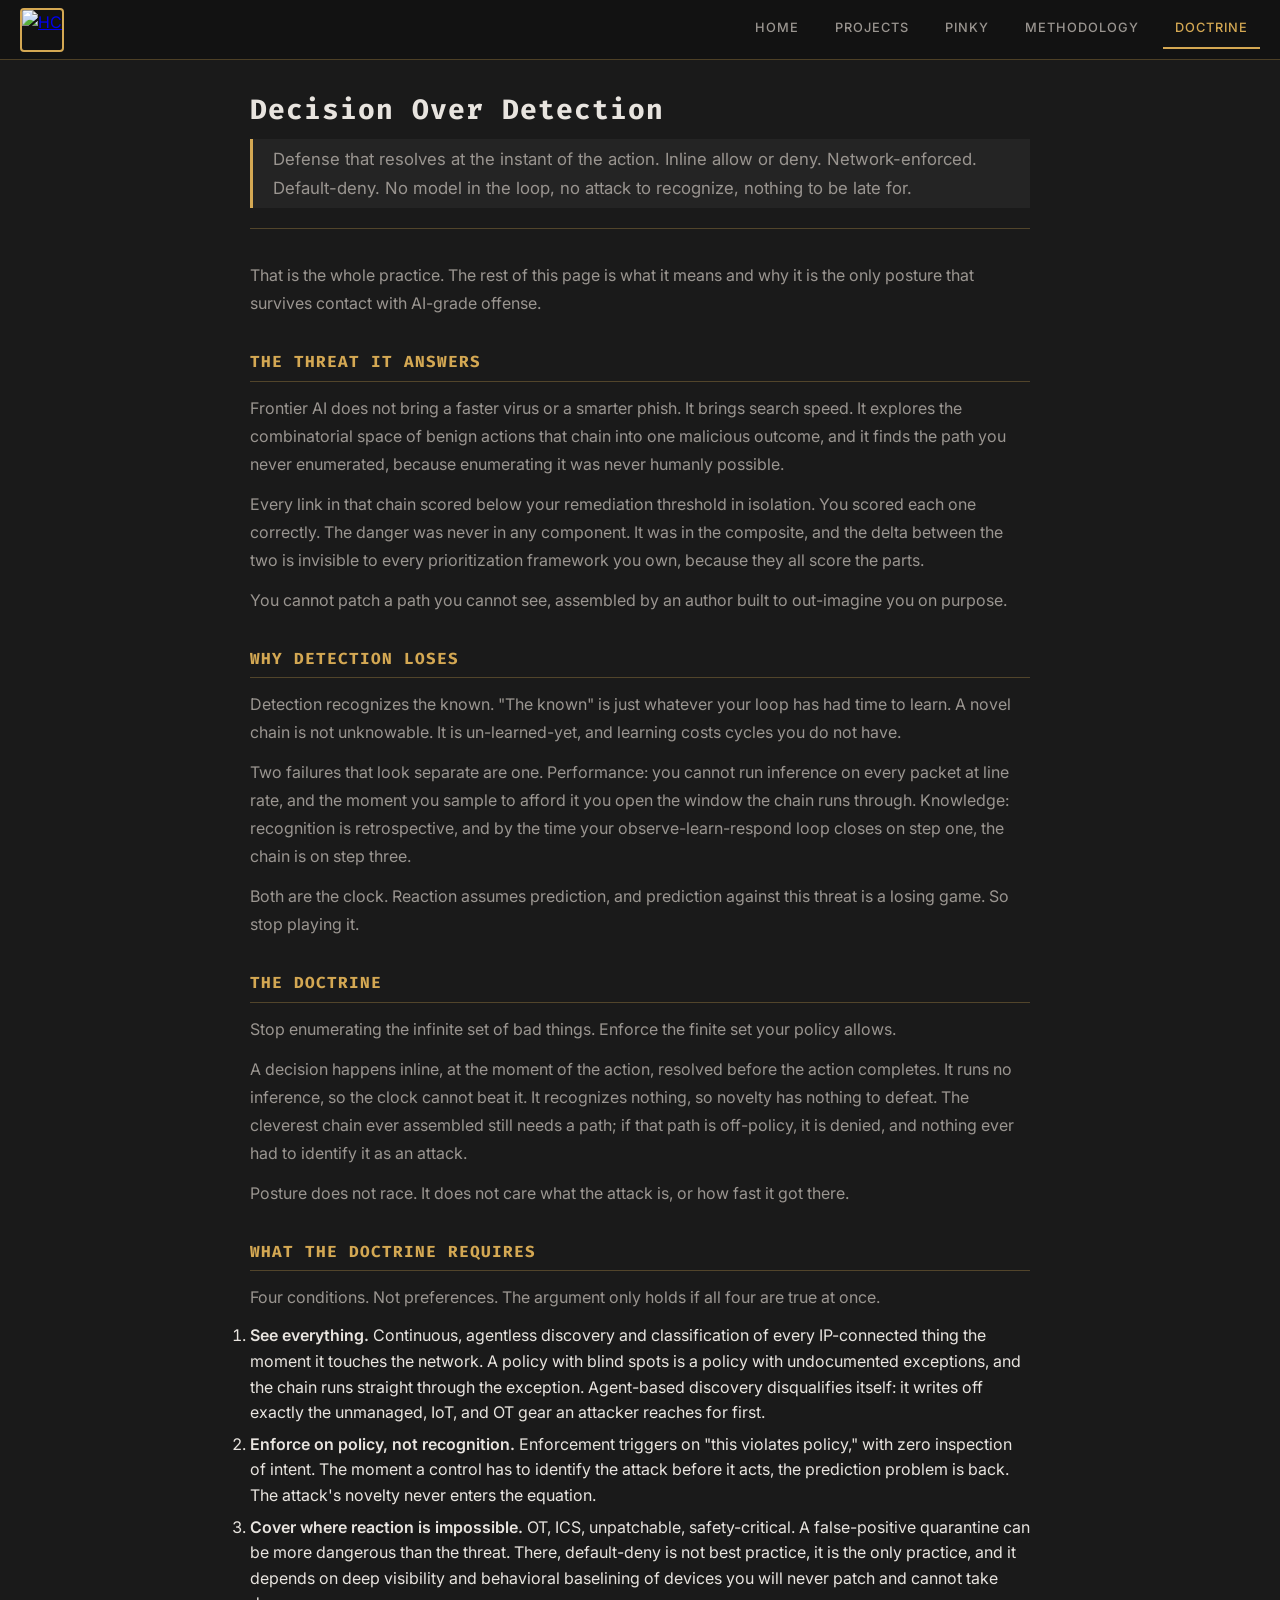
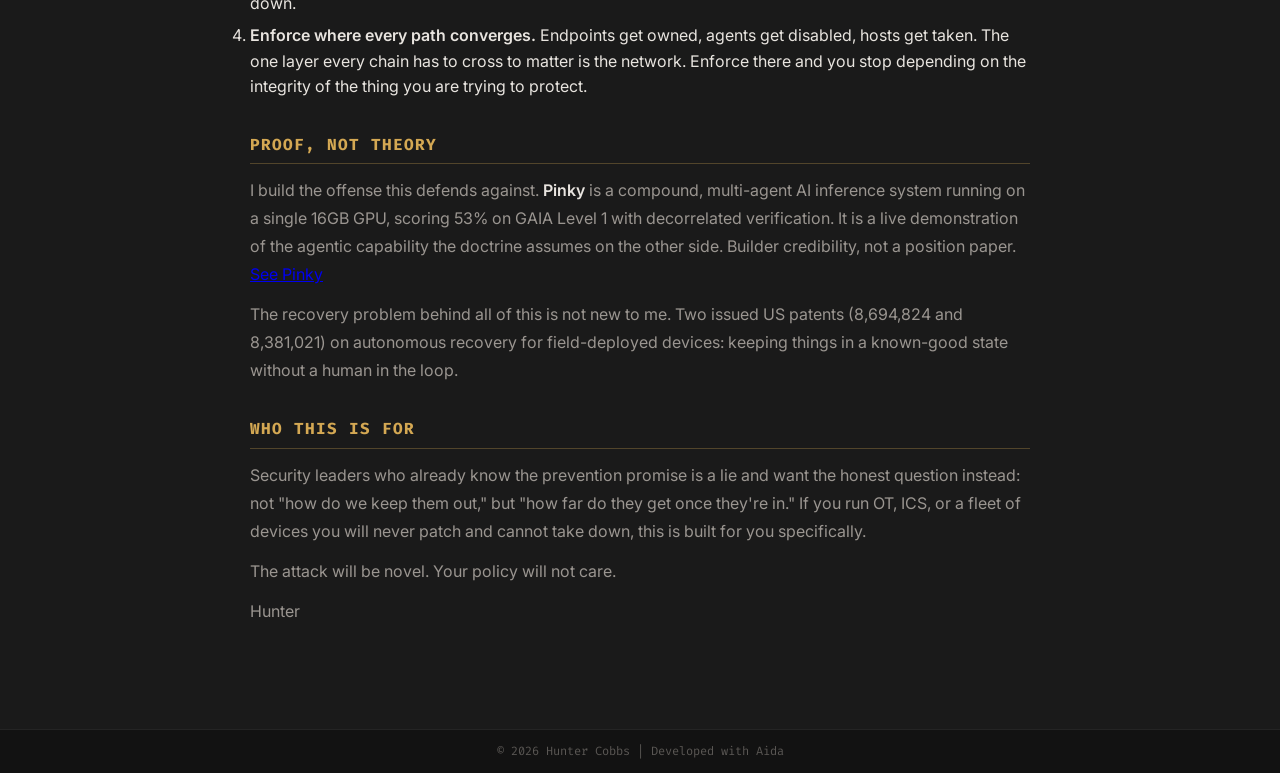
==== decision-over-detection.html @ c268710f "[LLM-ARCH] Add Decision Over Detection doctrine page New decision-over-detection.html: a default-den" ====
<!DOCTYPE html>
<html lang="en">
<head>
    <meta charset="UTF-8">
    <meta name="viewport" content="width=device-width, initial-scale=1.0">
    <meta name="description" content="A policy-enforced, default-deny approach to defending against AI-composed attack chains. Inline allow or deny, enforced at the network, no model in the loop.">
    <meta name="referrer" content="strict-origin-when-cross-origin">
    <meta http-equiv="X-Content-Type-Options" content="nosniff">
    <title>Decision Over Detection | Hunter Cobbs</title>
    <link rel="stylesheet" href="css/style.css">
</head>
<body>
    <nav class="nav-bar">
        <div class="nav-container">
            <a href="index.html" class="nav-logo"><img src="photos/hc.jpg" alt="HC"></a>
            <ul class="nav-links">
                <li><a href="index.html">Home</a></li>
                <li><a href="projects.html">Projects</a></li>
                <li><a href="pinky.html">Pinky</a></li>
                <li><a href="methodology.html">Methodology</a></li>
                <li><a href="decision-over-detection.html" class="active">Doctrine</a></li>
            </ul>
        </div>
    </nav>

    <main>
        <article class="pinky-article container">
            <header class="pinky-header">
                <h1 class="pinky-title">Decision Over Detection</h1>
                <p class="pinky-lede">
                    Defense that resolves at the instant of the action. Inline allow or deny. Network-enforced. Default-deny. No model in the loop, no attack to recognize, nothing to be late for.
                </p>
            </header>

            <section class="pinky-section">
                <p>That is the whole practice. The rest of this page is what it means and why it is the only posture that survives contact with AI-grade offense.</p>
            </section>

            <section class="pinky-section">
                <h2>The threat it answers</h2>
                <p>Frontier AI does not bring a faster virus or a smarter phish. It brings search speed. It explores the combinatorial space of benign actions that chain into one malicious outcome, and it finds the path you never enumerated, because enumerating it was never humanly possible.</p>
                <p>Every link in that chain scored below your remediation threshold in isolation. You scored each one correctly. The danger was never in any component. It was in the composite, and the delta between the two is invisible to every prioritization framework you own, because they all score the parts.</p>
                <p>You cannot patch a path you cannot see, assembled by an author built to out-imagine you on purpose.</p>
            </section>

            <section class="pinky-section">
                <h2>Why detection loses</h2>
                <p>Detection recognizes the known. "The known" is just whatever your loop has had time to learn. A novel chain is not unknowable. It is un-learned-yet, and learning costs cycles you do not have.</p>
                <p>Two failures that look separate are one. Performance: you cannot run inference on every packet at line rate, and the moment you sample to afford it you open the window the chain runs through. Knowledge: recognition is retrospective, and by the time your observe-learn-respond loop closes on step one, the chain is on step three.</p>
                <p>Both are the clock. Reaction assumes prediction, and prediction against this threat is a losing game. So stop playing it.</p>
            </section>

            <section class="pinky-section">
                <h2>The doctrine</h2>
                <p>Stop enumerating the infinite set of bad things. Enforce the finite set your policy allows.</p>
                <p>A decision happens inline, at the moment of the action, resolved before the action completes. It runs no inference, so the clock cannot beat it. It recognizes nothing, so novelty has nothing to defeat. The cleverest chain ever assembled still needs a path; if that path is off-policy, it is denied, and nothing ever had to identify it as an attack.</p>
                <p>Posture does not race. It does not care what the attack is, or how fast it got there.</p>
            </section>

            <section class="pinky-section">
                <h2>What the doctrine requires</h2>
                <p>Four conditions. Not preferences. The argument only holds if all four are true at once.</p>
                <ol>
                    <li><strong>See everything.</strong> Continuous, agentless discovery and classification of every IP-connected thing the moment it touches the network. A policy with blind spots is a policy with undocumented exceptions, and the chain runs straight through the exception. Agent-based discovery disqualifies itself: it writes off exactly the unmanaged, IoT, and OT gear an attacker reaches for first.</li>
                    <li><strong>Enforce on policy, not recognition.</strong> Enforcement triggers on "this violates policy," with zero inspection of intent. The moment a control has to identify the attack before it acts, the prediction problem is back. The attack's novelty never enters the equation.</li>
                    <li><strong>Cover where reaction is impossible.</strong> OT, ICS, unpatchable, safety-critical. A false-positive quarantine can be more dangerous than the threat. There, default-deny is not best practice, it is the only practice, and it depends on deep visibility and behavioral baselining of devices you will never patch and cannot take down.</li>
                    <li><strong>Enforce where every path converges.</strong> Endpoints get owned, agents get disabled, hosts get taken. The one layer every chain has to cross to matter is the network. Enforce there and you stop depending on the integrity of the thing you are trying to protect.</li>
                </ol>
            </section>

            <section class="pinky-section">
                <h2>Proof, not theory</h2>
                <p>I build the offense this defends against. <strong>Pinky</strong> is a compound, multi-agent AI inference system running on a single 16GB GPU, scoring 53% on GAIA Level 1 with decorrelated verification. It is a live demonstration of the agentic capability the doctrine assumes on the other side. Builder credibility, not a position paper. <a href="pinky.html">See Pinky</a></p>
                <p>The recovery problem behind all of this is not new to me. Two issued US patents (8,694,824 and 8,381,021) on autonomous recovery for field-deployed devices: keeping things in a known-good state without a human in the loop.</p>
            </section>

            <section class="pinky-section">
                <h2>Who this is for</h2>
                <p>Security leaders who already know the prevention promise is a lie and want the honest question instead: not "how do we keep them out," but "how far do they get once they're in." If you run OT, ICS, or a fleet of devices you will never patch and cannot take down, this is built for you specifically.</p>
                <p>The attack will be novel. Your policy will not care.</p>
                <p>Hunter</p>
            </section>
        </article>
    </main>

    <footer class="site-footer">
        <div class="container">
            <p>&copy; 2026 Hunter Cobbs | Developed with Aida</p>
        </div>
    </footer>
</body>
</html>
---- css/style.css ----
/* Mid-Century Modern + Cyberpunk Fusion */
@import url('https://fonts.googleapis.com/css2?family=Fira+Code:wght@400;700&family=Inter:wght@300;400;500;600&display=swap');

* {
    margin: 0;
    padding: 0;
    box-sizing: border-box;
}

:root {
    /* Warm Dark Palette */
    --bg-dark: #1a1a1a;
    --bg-darker: #121212;
    --bg-card: #242424;
    --bg-card-hover: #2a2a2a;

    /* Mid-Century Accent Colors */
    --primary: #d4a853;
    --primary-dim: rgba(212, 168, 83, 0.15);
    --secondary: #5c8a8a;
    --accent: #c17767;
    --accent-muted: #8b5a4a;

    /* Text */
    --text-bright: #e8e4df;
    --text-dim: #9a9590;
    --text-muted: #5a5754;

    /* Subtle Effects */
    --glow-primary: 0 0 20px rgba(212, 168, 83, 0.15);
    --border-subtle: rgba(212, 168, 83, 0.3);

    /* Spacing - tightened for compact layout */
    --spacing-xs: 0.375rem;
    --spacing-sm: 0.75rem;
    --spacing-md: 1.25rem;
    --spacing-lg: 2rem;
    --spacing-xl: 2.5rem;
}

body {
    font-family: 'Inter', sans-serif;
    line-height: 1.6;
    color: var(--text-bright);
    background: var(--bg-dark);
    min-height: 100vh;
    padding-top: 60px;
}

.container {
    max-width: 1400px;
    margin: 0 auto;
    padding: 0 var(--spacing-md);
}

/* Navigation - Top Bar */
.nav-bar {
    background: var(--bg-darker);
    border-bottom: 1px solid var(--border-subtle);
    position: fixed;
    top: 0;
    left: 0;
    right: 0;
    height: 60px;
    z-index: 1000;
}

.nav-container {
    display: flex;
    flex-direction: row;
    align-items: center;
    justify-content: space-between;
    padding: 0 var(--spacing-md);
    height: 100%;
    max-width: 1400px;
    margin: 0 auto;
}

.nav-logo {
    display: flex;
    align-items: center;
}

.nav-logo img {
    height: 44px;
    width: auto;
    border: 2px solid var(--primary);
    border-radius: 4px;
    transition: border-color 0.2s ease;
}

.nav-logo:hover img {
    border-color: var(--text-bright);
}

.nav-links {
    display: flex;
    flex-direction: row;
    gap: var(--spacing-sm);
    list-style: none;
}

.nav-links a {
    color: var(--text-dim);
    text-decoration: none;
    font-weight: 500;
    text-transform: uppercase;
    letter-spacing: 1px;
    padding: 0.5rem 0.75rem;
    transition: all 0.2s ease;
    font-size: 0.8rem;
    display: block;
    border-bottom: 2px solid transparent;
}

.nav-links a:hover {
    color: var(--primary);
    border-bottom-color: var(--text-muted);
}

.nav-links a.active {
    color: var(--primary);
    border-bottom-color: var(--primary);
}

/* Intro Section */
.intro {
    padding: var(--spacing-lg) 0 var(--spacing-md);
}

.intro-bio {
    display: flex;
    gap: var(--spacing-md);
    align-items: center;
    margin-bottom: var(--spacing-md);
}

.intro-image {
    flex-shrink: 0;
}

.intro-image img {
    width: 140px;
    height: 140px;
    object-fit: cover;
    border: 2px solid var(--primary);
}

.intro-header {
    display: flex;
    flex-direction: column;
    justify-content: center;
}

.intro-title {
    font-family: 'Fira Code', monospace;
    font-size: 2rem;
    font-weight: 700;
    color: var(--text-bright);
    margin-bottom: 0.25rem;
    letter-spacing: 1px;
}

.intro-subtitle {
    font-size: 1rem;
    color: var(--primary);
    margin-bottom: 0.125rem;
    font-weight: 400;
}

.intro-location {
    font-size: 0.85rem;
    color: var(--text-muted);
}

.intro-content {
    background: var(--bg-card);
    border-left: 3px solid var(--primary);
    padding: var(--spacing-sm) var(--spacing-md);
    line-height: 1.7;
}

.intro-content p {
    margin-bottom: var(--spacing-xs);
    color: var(--text-dim);
    font-size: 1rem;
}

.intro-content p:last-child {
    margin-bottom: 0;
}

.cta-button {
    display: inline-block;
    padding: 0.625rem 1.5rem;
    background: var(--primary);
    border: none;
    color: var(--bg-dark);
    text-decoration: none;
    font-weight: 600;
    text-transform: uppercase;
    letter-spacing: 1px;
    font-size: 0.8rem;
    transition: background 0.2s ease;
    margin-top: var(--spacing-sm);
}

.cta-button:hover {
    background: var(--text-bright);
}

/* Section Headers */
section {
    margin-bottom: var(--spacing-lg);
}

section.bio-section {
    padding-top: var(--spacing-sm);
}

h2 {
    font-family: 'Fira Code', monospace;
    font-size: 1rem;
    color: var(--primary);
    margin-bottom: var(--spacing-sm);
    padding-bottom: var(--spacing-xs);
    border-bottom: 1px solid var(--border-subtle);
    letter-spacing: 1px;
    text-transform: uppercase;
    font-weight: 700;
}

h3 {
    font-family: 'Fira Code', monospace;
    font-size: 0.9rem;
    color: var(--text-bright);
    margin-bottom: var(--spacing-xs);
    font-weight: 600;
}

/* Projects Layout - Top Nav + Content */
.projects-layout {
    display: flex;
    flex-direction: column;
    min-height: calc(100vh - 120px);
}

.projects-topnav {
    background: var(--bg-darker);
    border-bottom: 1px solid var(--bg-card);
    padding: var(--spacing-sm) var(--spacing-md);
    position: sticky;
    top: 0;
    z-index: 100;
}

.project-tabs {
    display: flex;
    flex-direction: row;
    gap: var(--spacing-sm);
    flex-wrap: wrap;
}

.project-tab {
    display: flex;
    flex-direction: column;
    align-items: flex-start;
    gap: 0.125rem;
    padding: var(--spacing-xs) var(--spacing-sm);
    background: transparent;
    border: 1px solid transparent;
    border-bottom: 2px solid transparent;
    cursor: pointer;
    text-align: left;
    transition: all 0.2s ease;
}

.project-tab:hover {
    background: var(--bg-card);
    border-color: var(--bg-card-hover);
    border-bottom-color: var(--text-muted);
}

.project-tab.active {
    background: var(--bg-card);
    border-color: var(--border-subtle);
    border-bottom-color: var(--primary);
}

.tab-name {
    font-family: 'Fira Code', monospace;
    font-size: 0.875rem;
    color: var(--text-bright);
    font-weight: 600;
}

.project-tab:hover .tab-name,
.project-tab.active .tab-name {
    color: var(--primary);
}

.tab-lang {
    font-size: 0.65rem;
    color: var(--text-muted);
}

.project-content {
    padding: var(--spacing-lg);
    max-width: 1200px;
}

.project-meta {
    display: flex;
    gap: var(--spacing-xs);
    margin-bottom: var(--spacing-md);
    flex-wrap: wrap;
}

.project-tag {
    background: var(--primary-dim);
    padding: 0.25rem 0.625rem;
    font-size: 0.75rem;
    color: var(--primary);
    font-family: 'Fira Code', monospace;
    text-transform: uppercase;
    letter-spacing: 0.5px;
}

.project-description {
    color: var(--text-dim);
    margin-bottom: var(--spacing-md);
    line-height: 1.7;
}

.project-stats {
    margin: var(--spacing-md) 0;
}

.project-stats h4 {
    font-size: 0.75rem;
    color: var(--text-dim);
    margin-bottom: var(--spacing-sm);
    text-transform: uppercase;
    letter-spacing: 1px;
    font-weight: 500;
}

.stats-bars {
    display: flex;
    flex-direction: column;
    gap: 0.25rem;
}

.stat-bar {
    display: flex;
    align-items: center;
    gap: 0.375rem;
}

.stat-label {
    min-width: 90px;
    font-size: 0.6rem;
    font-family: 'Fira Code', monospace;
    color: var(--text-muted);
}

.stat-visual {
    flex: 1;
    height: 6px;
    background: var(--bg-darker);
    overflow: hidden;
}

.stat-fill {
    height: 100%;
    transition: width 0.6s ease;
}

.stat-value {
    min-width: 24px;
    text-align: right;
    font-size: 0.6rem;
    font-weight: 600;
    color: var(--text-dim);
    font-family: 'Fira Code', monospace;
}

/* Mid-century contribution label colors */
.stat-fill.classic {
    background: #7a9e7a;
}
.stat-fill.classic-review {
    background: #8fbc8f;
}
.stat-fill.llm-assisted {
    background: var(--secondary);
}
.stat-fill.llm-arch {
    background: var(--primary);
}
.stat-fill.llm-review {
    background: #c49a6c;
}
.stat-fill.vibe {
    background: var(--accent);
}

.project-links {
    display: flex;
    gap: var(--spacing-sm);
    flex-wrap: wrap;
    margin-top: var(--spacing-md);
}

.project-link {
    display: inline-block;
    padding: 0.5rem 1rem;
    background: transparent;
    border: 1px solid var(--text-muted);
    color: var(--text-dim);
    text-decoration: none;
    font-size: 0.8rem;
    font-weight: 500;
    text-transform: uppercase;
    letter-spacing: 0.5px;
    transition: border-color 0.2s ease, color 0.2s ease;
}

.project-link:hover {
    border-color: var(--primary);
    color: var(--primary);
}

/* Label Cards */
.labels-grid {
    display: grid;
    grid-template-columns: repeat(auto-fill, minmax(300px, 1fr));
    gap: var(--spacing-md);
}

.label-card {
    background: var(--bg-card);
    border: 1px solid var(--bg-card-hover);
    padding: var(--spacing-md);
    transition: border-color 0.2s ease;
}

.label-card:hover {
    border-color: var(--border-subtle);
}

.label-card h3 {
    font-family: 'Fira Code', monospace;
    color: var(--primary);
    margin-bottom: var(--spacing-xs);
    font-size: 0.875rem;
    letter-spacing: 0.5px;
}

.label-card p {
    color: var(--text-dim);
    font-size: 0.9rem;
    line-height: 1.6;
}

.methodology-intro {
    color: var(--text-dim);
    margin-bottom: var(--spacing-lg);
    font-size: 1.1rem;
    line-height: 1.8;
}

.bio-content {
    background: var(--bg-card);
    border-left: 3px solid var(--primary);
    padding: var(--spacing-sm) var(--spacing-md);
    line-height: 1.6;
    margin-bottom: var(--spacing-sm);
}

.bio-content p {
    margin-bottom: var(--spacing-xs);
    color: var(--text-dim);
    font-size: 1rem;
}

.bio-content p:last-child {
    margin-bottom: 0;
}

/* Section Intro */
.section-intro {
    color: var(--text-dim);
    line-height: 1.6;
    margin-bottom: var(--spacing-sm);
    font-size: 1rem;
}

/* Career Timeline */
.career-timeline {
    display: flex;
    flex-direction: column;
    gap: var(--spacing-sm);
}

.career-block {
    background: var(--bg-card);
    border: 1px solid var(--bg-card-hover);
    padding: var(--spacing-sm) var(--spacing-md);
    border-left: 3px solid var(--secondary);
}

.career-block h3 {
    font-family: 'Fira Code', monospace;
    font-size: 0.85rem;
    color: var(--text-bright);
    margin-bottom: var(--spacing-xs);
    letter-spacing: 0.5px;
}

.career-block p {
    color: var(--text-dim);
    line-height: 1.6;
    margin-bottom: var(--spacing-xs);
    font-size: 1rem;
}

.career-block p:last-child {
    margin-bottom: 0;
}

/* Skills Grid */
.skills-grid {
    display: grid;
    grid-template-columns: repeat(auto-fit, minmax(200px, 1fr));
    gap: var(--spacing-sm);
}

.skill-block {
    background: var(--bg-card);
    border: 1px solid var(--bg-card-hover);
    padding: var(--spacing-sm);
}

.skill-block h3 {
    font-family: 'Fira Code', monospace;
    font-size: 0.7rem;
    color: var(--primary);
    margin-bottom: 0.25rem;
    text-transform: uppercase;
    letter-spacing: 1px;
}

.skill-block p {
    color: var(--text-dim);
    font-size: 0.95rem;
    line-height: 1.5;
}

.patent-list {
    display: flex;
    flex-direction: column;
    gap: var(--spacing-sm);
}

.patent-item {
    background: var(--bg-card);
    border: 1px solid var(--bg-card-hover);
    padding: var(--spacing-sm);
}

.patent-number {
    font-family: 'Fira Code', monospace;
    font-size: 0.7rem;
    color: var(--secondary);
    display: block;
    margin-bottom: 0.125rem;
}

.patent-title {
    font-size: 0.95rem;
    color: var(--text-bright);
    display: block;
    margin-bottom: 0.25rem;
    line-height: 1.4;
}

.patent-desc {
    font-size: 0.9rem;
    color: var(--text-muted);
    margin: 0;
    line-height: 1.5;
}

/* Footer */
.site-footer {
    background: var(--bg-darker);
    border-top: 1px solid var(--bg-card);
    color: var(--text-muted);
    text-align: center;
    padding: var(--spacing-sm) 0;
    margin-top: var(--spacing-lg);
}

.site-footer p {
    font-size: 0.75rem;
    font-family: 'Fira Code', monospace;
}

/* Project Detail Page */
.project-header {
    padding: var(--spacing-lg) 0;
    border-bottom: 1px solid var(--bg-card);
}

.back-link {
    display: inline-block;
    color: var(--text-muted);
    text-decoration: none;
    font-size: 0.875rem;
    margin-bottom: var(--spacing-sm);
    transition: color 0.2s ease;
}

.back-link:hover {
    color: var(--primary);
}

.project-header h1 {
    font-family: 'Fira Code', monospace;
    font-size: 2rem;
    color: var(--text-bright);
    margin-bottom: var(--spacing-xs);
    letter-spacing: 1px;
}

.project-subtitle {
    color: var(--text-dim);
    font-size: 1rem;
    margin-bottom: var(--spacing-sm);
    max-width: 700px;
}

.project-header-links {
    margin-top: var(--spacing-md);
}

.project-dashboard {
    display: grid;
    grid-template-columns: 1fr 240px;
    gap: var(--spacing-md);
    padding: var(--spacing-lg) 0;
}

/* README Section */
.project-readme {
    min-width: 0;
}

.readme-body {
    background: var(--bg-card);
    padding: var(--spacing-md);
    border: 1px solid var(--bg-card-hover);
    line-height: 1.7;
}

.readme-body h1,
.readme-body h2,
.readme-body h3,
.readme-body h4 {
    font-family: 'Fira Code', monospace;
    color: var(--text-bright);
    margin-top: var(--spacing-md);
    margin-bottom: var(--spacing-sm);
}

.readme-body h1 { font-size: 1.5rem; }
.readme-body h2 { font-size: 1.25rem; border-bottom: none; }
.readme-body h3 { font-size: 1.1rem; }

.readme-body p {
    color: var(--text-dim);
    margin-bottom: var(--spacing-sm);
}

.readme-body code {
    font-family: 'Fira Code', monospace;
    background: var(--bg-darker);
    padding: 0.125rem 0.375rem;
    font-size: 0.875rem;
    color: var(--primary);
}

.readme-body pre {
    background: var(--bg-darker);
    padding: var(--spacing-sm);
    overflow-x: auto;
    margin: var(--spacing-sm) 0;
    border-left: 3px solid var(--primary);
}

.readme-body pre code {
    background: none;
    padding: 0;
    color: var(--text-dim);
}

.readme-body ul,
.readme-body ol {
    color: var(--text-dim);
    padding-left: var(--spacing-md);
    margin-bottom: var(--spacing-sm);
}

.readme-body li {
    margin-bottom: var(--spacing-xs);
}

.readme-body a {
    color: var(--primary);
    text-decoration: none;
}

.readme-body a:hover {
    text-decoration: underline;
}

.readme-body blockquote {
    border-left: 3px solid var(--secondary);
    padding-left: var(--spacing-sm);
    color: var(--text-muted);
    margin: var(--spacing-sm) 0;
}

/* Sidebar */
.project-sidebar {
    display: flex;
    flex-direction: column;
    gap: var(--spacing-xs);
}

.sidebar-section {
    background: var(--bg-card);
    border: 1px solid var(--bg-card-hover);
    padding: var(--spacing-sm);
}

.sidebar-section h3 {
    font-family: 'Fira Code', monospace;
    font-size: 0.65rem;
    color: var(--primary);
    text-transform: uppercase;
    letter-spacing: 0.5px;
    margin-bottom: var(--spacing-xs);
    padding-bottom: 0.25rem;
    border-bottom: 1px solid var(--bg-card-hover);
}

.stats-total {
    font-size: 0.7rem;
    color: var(--text-dim);
    margin-bottom: var(--spacing-xs);
}

/* Commits List */
.commits-list {
    display: flex;
    flex-direction: column;
    gap: 0.375rem;
    max-height: 280px;
    overflow-y: auto;
}

.commit-item {
    padding-bottom: 0.375rem;
    border-bottom: 1px solid var(--bg-card-hover);
}

.commit-item:last-child {
    border-bottom: none;
    padding-bottom: 0;
}

.commit-meta {
    display: flex;
    gap: 0.25rem;
    margin-bottom: 0.125rem;
}

.commit-date {
    font-size: 0.6rem;
    color: var(--text-muted);
    font-family: 'Fira Code', monospace;
}

.commit-label {
    font-size: 0.55rem;
    color: var(--secondary);
    font-family: 'Fira Code', monospace;
}

.commit-message {
    font-size: 0.7rem;
    color: var(--text-dim);
    margin-bottom: 0.125rem;
    line-height: 1.3;
    overflow: hidden;
    text-overflow: ellipsis;
    white-space: nowrap;
}

.commit-link {
    font-size: 0.6rem;
    color: var(--text-muted);
    font-family: 'Fira Code', monospace;
    text-decoration: none;
}

.commit-link:hover {
    color: var(--primary);
}

/* Issues List */
.issues-list {
    display: flex;
    flex-direction: column;
    gap: 0.25rem;
    max-height: 200px;
    overflow-y: auto;
}

.issue-item {
    display: flex;
    align-items: flex-start;
    gap: 0.25rem;
}

.issue-icon {
    font-family: 'Fira Code', monospace;
    font-size: 0.6rem;
    font-weight: 600;
    min-width: 1.25rem;
}

.issue-icon.state-open {
    color: #7a9e7a;
}

.issue-icon.state-closed {
    color: var(--accent);
}

.issue-content {
    flex: 1;
    min-width: 0;
}

.issue-title {
    font-size: 0.65rem;
    color: var(--text-dim);
    text-decoration: none;
    display: block;
    line-height: 1.3;
    overflow: hidden;
    text-overflow: ellipsis;
    white-space: nowrap;
}

.issue-title:hover {
    color: var(--primary);
}

.issue-number {
    font-size: 0.6rem;
    color: var(--text-muted);
    font-family: 'Fira Code', monospace;
}

/* Loading/Error States */
.loading-text,
.empty-text {
    font-size: 0.7rem;
    color: var(--text-muted);
    font-style: italic;
}

.error-text {
    font-size: 0.7rem;
    color: var(--accent);
}

/* Responsive Design */
@media (max-width: 1024px) {
    .project-dashboard {
        grid-template-columns: 1fr;
    }

    .project-sidebar {
        order: -1;
        display: grid;
        grid-template-columns: repeat(3, 1fr);
        gap: var(--spacing-sm);
    }
}

@media (max-width: 768px) {
    /* Mobile adjustments */
    .nav-container {
        padding: 0 var(--spacing-sm);
    }

    .nav-logo img {
        height: 36px;
    }

    .nav-links {
        gap: var(--spacing-xs);
    }

    .nav-links a {
        padding: 0.375rem 0.5rem;
        font-size: 0.7rem;
    }

    .intro-title {
        font-size: 1.5rem;
    }

    .intro-subtitle {
        font-size: 0.9rem;
    }

    .intro-bio {
        flex-direction: column;
        align-items: center;
        text-align: center;
    }

    .intro-image img {
        width: 120px;
        height: 120px;
    }

    h2 {
        font-size: 0.9rem;
    }

    .labels-grid {
        grid-template-columns: 1fr;
    }

    .skills-grid {
        grid-template-columns: 1fr 1fr;
    }

    .container {
        padding: 0 var(--spacing-sm);
    }

    .stat-label {
        min-width: 80px;
        font-size: 0.6rem;
    }

    .project-header h1 {
        font-size: 1.25rem;
    }

    /* Mobile: compact project tabs */
    .projects-topnav {
        padding: var(--spacing-xs) var(--spacing-sm);
    }

    .project-tabs {
        gap: var(--spacing-xs);
    }

    .project-tab {
        padding: var(--spacing-xs);
    }

    .tab-lang {
        display: none;
    }

    .project-content {
        padding: var(--spacing-sm);
    }

    .bio-header {
        flex-direction: column;
        align-items: center;
        text-align: center;
    }

    .bio-image img {
        width: 120px;
        height: 120px;
    }

    .career-block p {
        font-size: 0.95rem;
    }
}

/* Review Status Badges */
.review-section {
    display: flex;
    flex-direction: column;
    gap: var(--spacing-xs);
}

.review-row {
    display: flex;
    align-items: center;
    gap: var(--spacing-xs);
    margin-bottom: var(--spacing-xs);
    flex-wrap: wrap;
}

.review-label {
    font-size: 0.7rem;
    font-family: 'Fira Code', monospace;
    color: var(--text-dim);
    text-transform: uppercase;
    letter-spacing: 0.5px;
    min-width: 100px;
}

.review-label a {
    color: var(--text-dim);
    text-decoration: none;
    transition: color 0.2s ease;
}

.review-label a:hover {
    color: var(--primary);
}

.review-rounds {
    display: flex;
    gap: 4px;
    flex-wrap: wrap;
}

.review-badge {
    display: inline-flex;
    align-items: center;
    justify-content: center;
    width: 22px;
    height: 22px;
    font-size: 0.65rem;
    font-family: 'Fira Code', monospace;
    font-weight: 600;
    text-decoration: none;
    border-radius: 3px;
    transition: transform 0.15s ease, box-shadow 0.15s ease;
}

.review-badge:hover {
    transform: translateY(-2px);
    box-shadow: 0 2px 8px rgba(0, 0, 0, 0.3);
}

/* Severity colors */
.review-badge.severity-critical {
    background: #cc4444;
    color: #fff;
}

.review-badge.severity-high {
    background: #d48a3c;
    color: #1a1a1a;
}

.review-badge.severity-medium {
    background: #c9b44a;
    color: #1a1a1a;
}

.review-badge.severity-low {
    background: #7a9e7a;
    color: #1a1a1a;
}

.review-badge.severity-none {
    background: var(--text-muted);
    color: var(--bg-dark);
}

.review-none {
    font-size: 0.7rem;
    color: var(--text-muted);
    font-style: italic;
}

/* Pinky Article Page */
.pinky-article {
    max-width: 820px;
    padding-top: var(--spacing-lg);
    padding-bottom: var(--spacing-xl);
}

.pinky-header {
    padding-bottom: var(--spacing-md);
    margin-bottom: var(--spacing-lg);
    border-bottom: 1px solid var(--border-subtle);
}

.pinky-title {
    font-family: 'Fira Code', monospace;
    font-size: 1.75rem;
    font-weight: 700;
    color: var(--text-bright);
    letter-spacing: 1px;
    line-height: 1.25;
    margin-bottom: var(--spacing-sm);
}

.pinky-lede {
    color: var(--text-dim);
    font-size: 1.05rem;
    line-height: 1.7;
    border-left: 3px solid var(--primary);
    padding: var(--spacing-xs) var(--spacing-md);
    background: var(--bg-card);
}

.pinky-section {
    margin-bottom: var(--spacing-lg);
}

.pinky-section h2 {
    font-family: 'Fira Code', monospace;
    font-size: 1rem;
    color: var(--primary);
    margin-bottom: var(--spacing-sm);
    padding-bottom: var(--spacing-xs);
    border-bottom: 1px solid var(--border-subtle);
    letter-spacing: 1px;
    text-transform: uppercase;
    font-weight: 700;
}

.pinky-section p {
    color: var(--text-dim);
    line-height: 1.75;
    margin-bottom: var(--spacing-sm);
    font-size: 1rem;
}

.pinky-section p:last-child {
    margin-bottom: 0;
}

.pinky-section strong {
    color: var(--text-bright);
    font-weight: 600;
}

.pinky-section ul {
    color: var(--text-dim);
    padding-left: var(--spacing-md);
    margin-bottom: var(--spacing-sm);
    line-height: 1.7;
}

.pinky-section li {
    margin-bottom: var(--spacing-xs);
}

.pinky-section code {
    font-family: 'Fira Code', monospace;
    background: var(--bg-darker);
    padding: 0.1rem 0.35rem;
    font-size: 0.85rem;
    color: var(--primary);
    border-radius: 2px;
}

/* ASCII pipeline diagram */
.ascii-diagram {
    background: var(--bg-darker);
    border-left: 3px solid var(--primary);
    padding: var(--spacing-sm) var(--spacing-md);
    margin: var(--spacing-sm) 0 var(--spacing-md);
    overflow-x: auto;
    -webkit-overflow-scrolling: touch;
}

.ascii-diagram code {
    font-family: 'Fira Code', monospace;
    font-size: 0.7rem;
    line-height: 1.5;
    color: var(--text-dim);
    background: none;
    padding: 0;
    white-space: pre;
    display: block;
    color: var(--text-bright);
}

/* Hardware table */
.pinky-table-wrap {
    overflow-x: auto;
    -webkit-overflow-scrolling: touch;
    margin: var(--spacing-sm) 0;
    border: 1px solid var(--bg-card-hover);
}

.pinky-table {
    width: 100%;
    border-collapse: collapse;
    font-size: 0.9rem;
    background: var(--bg-card);
    min-width: 480px;
}

.pinky-table th,
.pinky-table td {
    padding: var(--spacing-xs) var(--spacing-sm);
    text-align: left;
    border-bottom: 1px solid var(--bg-card-hover);
    vertical-align: top;
    line-height: 1.5;
}

.pinky-table thead th {
    background: var(--bg-darker);
    color: var(--primary);
    font-family: 'Fira Code', monospace;
    font-size: 0.7rem;
    text-transform: uppercase;
    letter-spacing: 1px;
    font-weight: 700;
}

.pinky-table tbody td:first-child {
    font-family: 'Fira Code', monospace;
    color: var(--secondary);
    white-space: nowrap;
    font-size: 0.85rem;
}

.pinky-table tbody td {
    color: var(--text-dim);
}

.pinky-table tbody tr:last-child td {
    border-bottom: none;
}

.pinky-footnote {
    margin-top: var(--spacing-lg);
    padding-top: var(--spacing-sm);
    border-top: 1px solid var(--bg-card-hover);
    color: var(--text-muted);
    font-family: 'Fira Code', monospace;
    font-size: 0.75rem;
    text-align: right;
}

@media (max-width: 768px) {
    .pinky-title {
        font-size: 1.35rem;
    }

    .pinky-lede {
        font-size: 0.95rem;
    }

    .ascii-diagram code {
        font-size: 0.6rem;
    }
}

/* ===== Pinky overhaul: metrics, timeline, principles, status ===== */

/* Headline metrics band */
.pinky-metrics {
    display: grid;
    grid-template-columns: repeat(auto-fit, minmax(160px, 1fr));
    gap: var(--spacing-sm);
    margin: var(--spacing-md) 0 var(--spacing-sm);
}

.metric {
    background: var(--bg-card);
    border: 1px solid var(--bg-card-hover);
    border-top: 2px solid var(--primary);
    padding: var(--spacing-sm) var(--spacing-md);
    display: flex;
    flex-direction: column;
    gap: 0.25rem;
}

.metric-num {
    font-family: 'Fira Code', monospace;
    font-size: 2.1rem;
    font-weight: 700;
    line-height: 1;
    color: var(--primary);
    letter-spacing: 0.5px;
}

.metric-unit {
    font-size: 1.1rem;
    color: var(--text-dim);
    margin-left: 0.1rem;
}

.metric-label {
    font-size: 0.78rem;
    line-height: 1.4;
    color: var(--text-dim);
}

.pinky-metrics-note {
    font-size: 0.82rem;
    line-height: 1.6;
    color: var(--text-muted);
    border-left: 3px solid var(--secondary);
    padding-left: var(--spacing-sm);
    margin-bottom: var(--spacing-lg);
}

.pinky-metrics-note strong {
    color: var(--text-dim);
    font-family: 'Fira Code', monospace;
}

/* Section sub-heading */
.pinky-subhead {
    color: var(--text-dim);
    font-size: 1.02rem;
    line-height: 1.7;
    margin-bottom: var(--spacing-md);
}

/* Phase timeline */
.pinky-timeline {
    list-style: none;
    padding: 0;
    margin: 0 0 0 0.5rem;
    position: relative;
    border-left: 2px solid var(--border-subtle);
}

.phase {
    position: relative;
    padding: 0 0 var(--spacing-lg) var(--spacing-lg);
}

.phase:last-child {
    padding-bottom: 0;
}

.phase::before {
    content: "";
    position: absolute;
    left: calc(-0.5rem - 1px);
    top: 0.2rem;
    width: 0.9rem;
    height: 0.9rem;
    border-radius: 50%;
    background: var(--bg-dark);
    border: 2px solid var(--primary);
}

.phase-live::before {
    background: var(--primary);
    box-shadow: var(--glow-primary);
}

.phase-eyebrow {
    display: inline-block;
    font-family: 'Fira Code', monospace;
    font-size: 0.7rem;
    text-transform: uppercase;
    letter-spacing: 1px;
    color: var(--secondary);
    margin-bottom: 0.25rem;
}

.phase-title {
    font-family: 'Fira Code', monospace;
    font-size: 1.05rem;
    font-weight: 600;
    color: var(--text-bright);
    margin-bottom: var(--spacing-xs);
    letter-spacing: 0.5px;
}

.phase p {
    color: var(--text-dim);
    line-height: 1.75;
    margin-bottom: var(--spacing-sm);
    font-size: 1rem;
}

.phase p:last-child {
    margin-bottom: 0;
}

.phase ul {
    color: var(--text-dim);
    padding-left: var(--spacing-md);
    margin-bottom: var(--spacing-sm);
    line-height: 1.7;
}

.phase li {
    margin-bottom: var(--spacing-xs);
}

.phase strong {
    color: var(--text-bright);
    font-weight: 600;
}

.phase code {
    font-family: 'Fira Code', monospace;
    background: var(--bg-darker);
    padding: 0.1rem 0.35rem;
    font-size: 0.85rem;
    color: var(--primary);
    border-radius: 2px;
}

/* Pull-quote callout */
.pinky-callout {
    background: var(--bg-card);
    border-left: 3px solid var(--accent);
    padding: var(--spacing-md);
    margin: 0 0 var(--spacing-lg);
}

.pinky-callout p {
    font-family: 'Fira Code', monospace;
    font-size: 1.05rem;
    line-height: 1.6;
    color: var(--text-bright);
    margin-bottom: var(--spacing-xs);
}

.pinky-callout cite {
    font-style: normal;
    font-size: 0.8rem;
    color: var(--text-muted);
    font-family: 'Fira Code', monospace;
}

/* Principle cards */
.pinky-principles {
    display: grid;
    grid-template-columns: repeat(auto-fit, minmax(260px, 1fr));
    gap: var(--spacing-sm);
}

.principle {
    background: var(--bg-card);
    border: 1px solid var(--bg-card-hover);
    padding: var(--spacing-md);
    transition: border-color 0.2s ease;
}

.principle:hover {
    border-color: var(--border-subtle);
}

.principle h3 {
    font-family: 'Fira Code', monospace;
    font-size: 0.85rem;
    color: var(--primary);
    margin-bottom: var(--spacing-xs);
    letter-spacing: 0.3px;
    line-height: 1.35;
}

.principle p {
    color: var(--text-dim);
    font-size: 0.9rem;
    line-height: 1.6;
    margin: 0;
}

.principle code {
    font-family: 'Fira Code', monospace;
    background: var(--bg-darker);
    padding: 0.05rem 0.3rem;
    font-size: 0.8rem;
    color: var(--primary);
    border-radius: 2px;
}

/* Shipped / parked / next columns */
.pinky-status {
    display: grid;
    grid-template-columns: repeat(auto-fit, minmax(240px, 1fr));
    gap: var(--spacing-sm);
}

.status-col {
    background: var(--bg-card);
    border: 1px solid var(--bg-card-hover);
    border-top: 2px solid var(--text-muted);
    padding: var(--spacing-md);
}

.status-shipped { border-top-color: #7a9e7a; }
.status-parked { border-top-color: var(--text-muted); }
.status-next { border-top-color: var(--secondary); }

.status-col h3 {
    font-family: 'Fira Code', monospace;
    font-size: 0.75rem;
    text-transform: uppercase;
    letter-spacing: 1px;
    color: var(--text-bright);
    margin-bottom: var(--spacing-sm);
    padding-bottom: var(--spacing-xs);
    border-bottom: 1px solid var(--bg-card-hover);
}

.status-col ul {
    list-style: none;
    padding: 0;
    margin: 0;
}

.status-col li {
    color: var(--text-dim);
    font-size: 0.88rem;
    line-height: 1.5;
    padding-left: 1rem;
    margin-bottom: var(--spacing-xs);
    position: relative;
}

.status-col li::before {
    content: "\25B8";
    position: absolute;
    left: 0;
    color: var(--text-muted);
    font-size: 0.7rem;
    top: 0.15rem;
}

.status-col li:last-child {
    margin-bottom: 0;
}

.status-col code {
    font-family: 'Fira Code', monospace;
    background: var(--bg-darker);
    padding: 0.05rem 0.3rem;
    font-size: 0.78rem;
    color: var(--primary);
    border-radius: 2px;
}

/* Links row */
.pinky-links {
    display: flex;
    gap: var(--spacing-sm);
    flex-wrap: wrap;
    margin-top: var(--spacing-md);
}

.pinky-link {
    display: inline-block;
    padding: 0.5rem 1rem;
    background: transparent;
    border: 1px solid var(--text-muted);
    color: var(--text-dim);
    text-decoration: none;
    font-size: 0.8rem;
    font-weight: 500;
    font-family: 'Fira Code', monospace;
    letter-spacing: 0.5px;
    transition: border-color 0.2s ease, color 0.2s ease;
}

.pinky-link:hover {
    border-color: var(--primary);
    color: var(--primary);
}

@media (max-width: 768px) {
    .metric-num {
        font-size: 1.7rem;
    }

    .pinky-callout p {
        font-size: 0.95rem;
    }

    .phase-title {
        font-size: 0.95rem;
    }
}
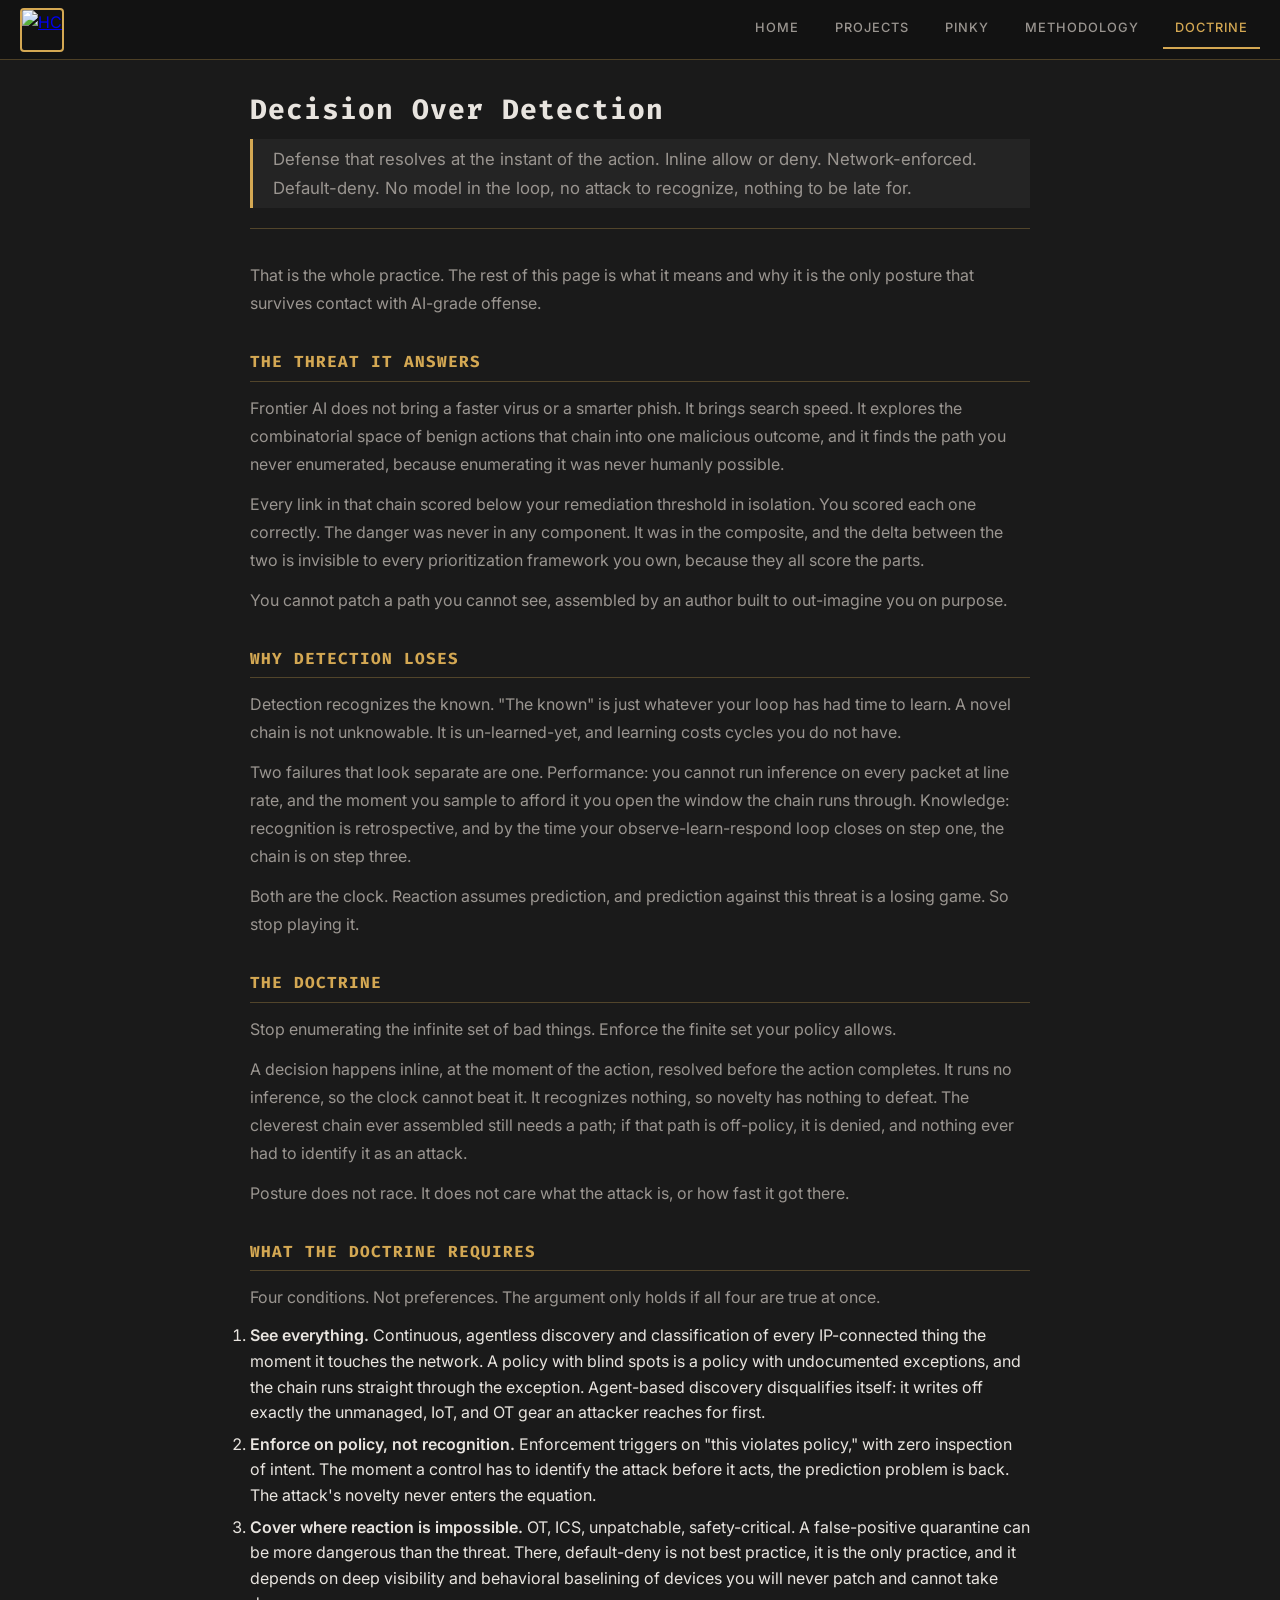
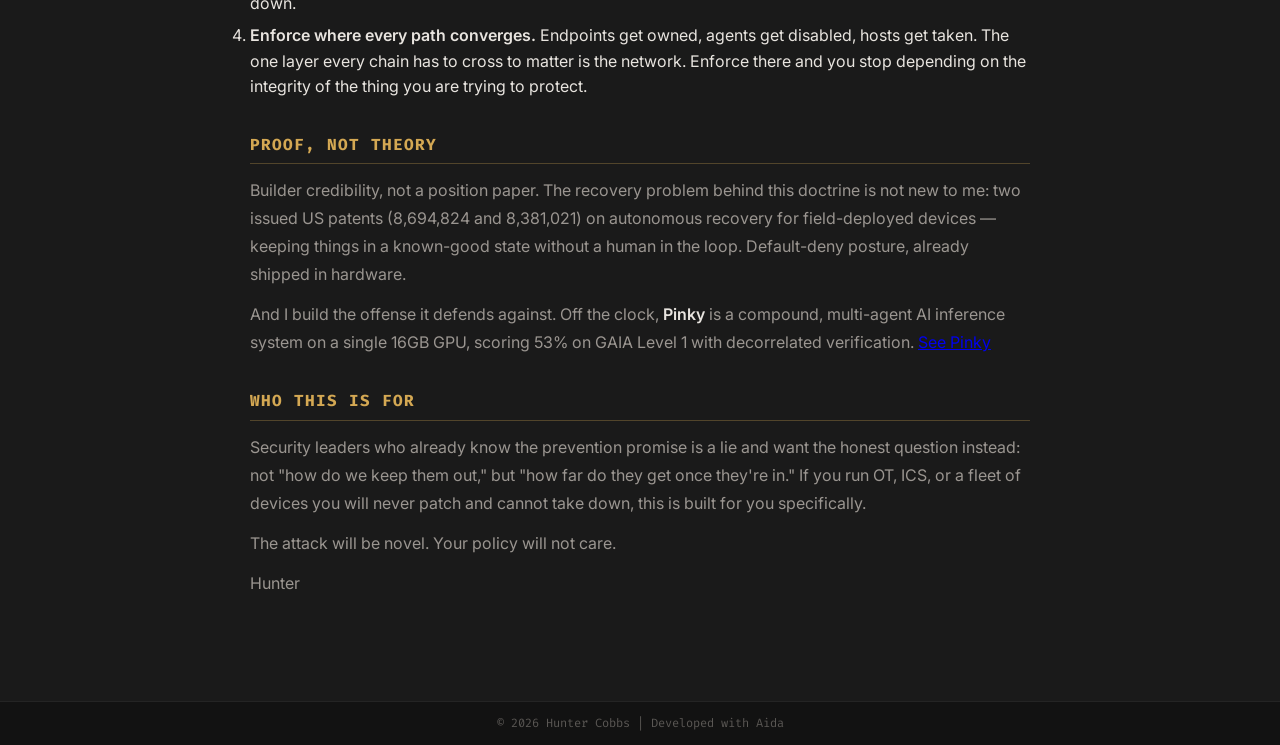
==== commit f8be2c58: "Demote Pinky from lynchpin on doctrine page; ignore AppleDouble junk Proof section now leads with th" ====
--- a/decision-over-detection.html
+++ b/decision-over-detection.html
@@ -70,8 +70,8 @@
 
             <section class="pinky-section">
                 <h2>Proof, not theory</h2>
-                <p>I build the offense this defends against. <strong>Pinky</strong> is a compound, multi-agent AI inference system running on a single 16GB GPU, scoring 53% on GAIA Level 1 with decorrelated verification. It is a live demonstration of the agentic capability the doctrine assumes on the other side. Builder credibility, not a position paper. <a href="pinky.html">See Pinky</a></p>
-                <p>The recovery problem behind all of this is not new to me. Two issued US patents (8,694,824 and 8,381,021) on autonomous recovery for field-deployed devices: keeping things in a known-good state without a human in the loop.</p>
+                <p>Builder credibility, not a position paper. The recovery problem behind this doctrine is not new to me: two issued US patents (8,694,824 and 8,381,021) on autonomous recovery for field-deployed devices &mdash; keeping things in a known-good state without a human in the loop. Default-deny posture, already shipped in hardware.</p>
+                <p>And I build the offense it defends against. Off the clock, <strong>Pinky</strong> is a compound, multi-agent AI inference system on a single 16GB GPU, scoring 53% on GAIA Level 1 with decorrelated verification. <a href="pinky.html">See Pinky</a></p>
             </section>
 
             <section class="pinky-section">
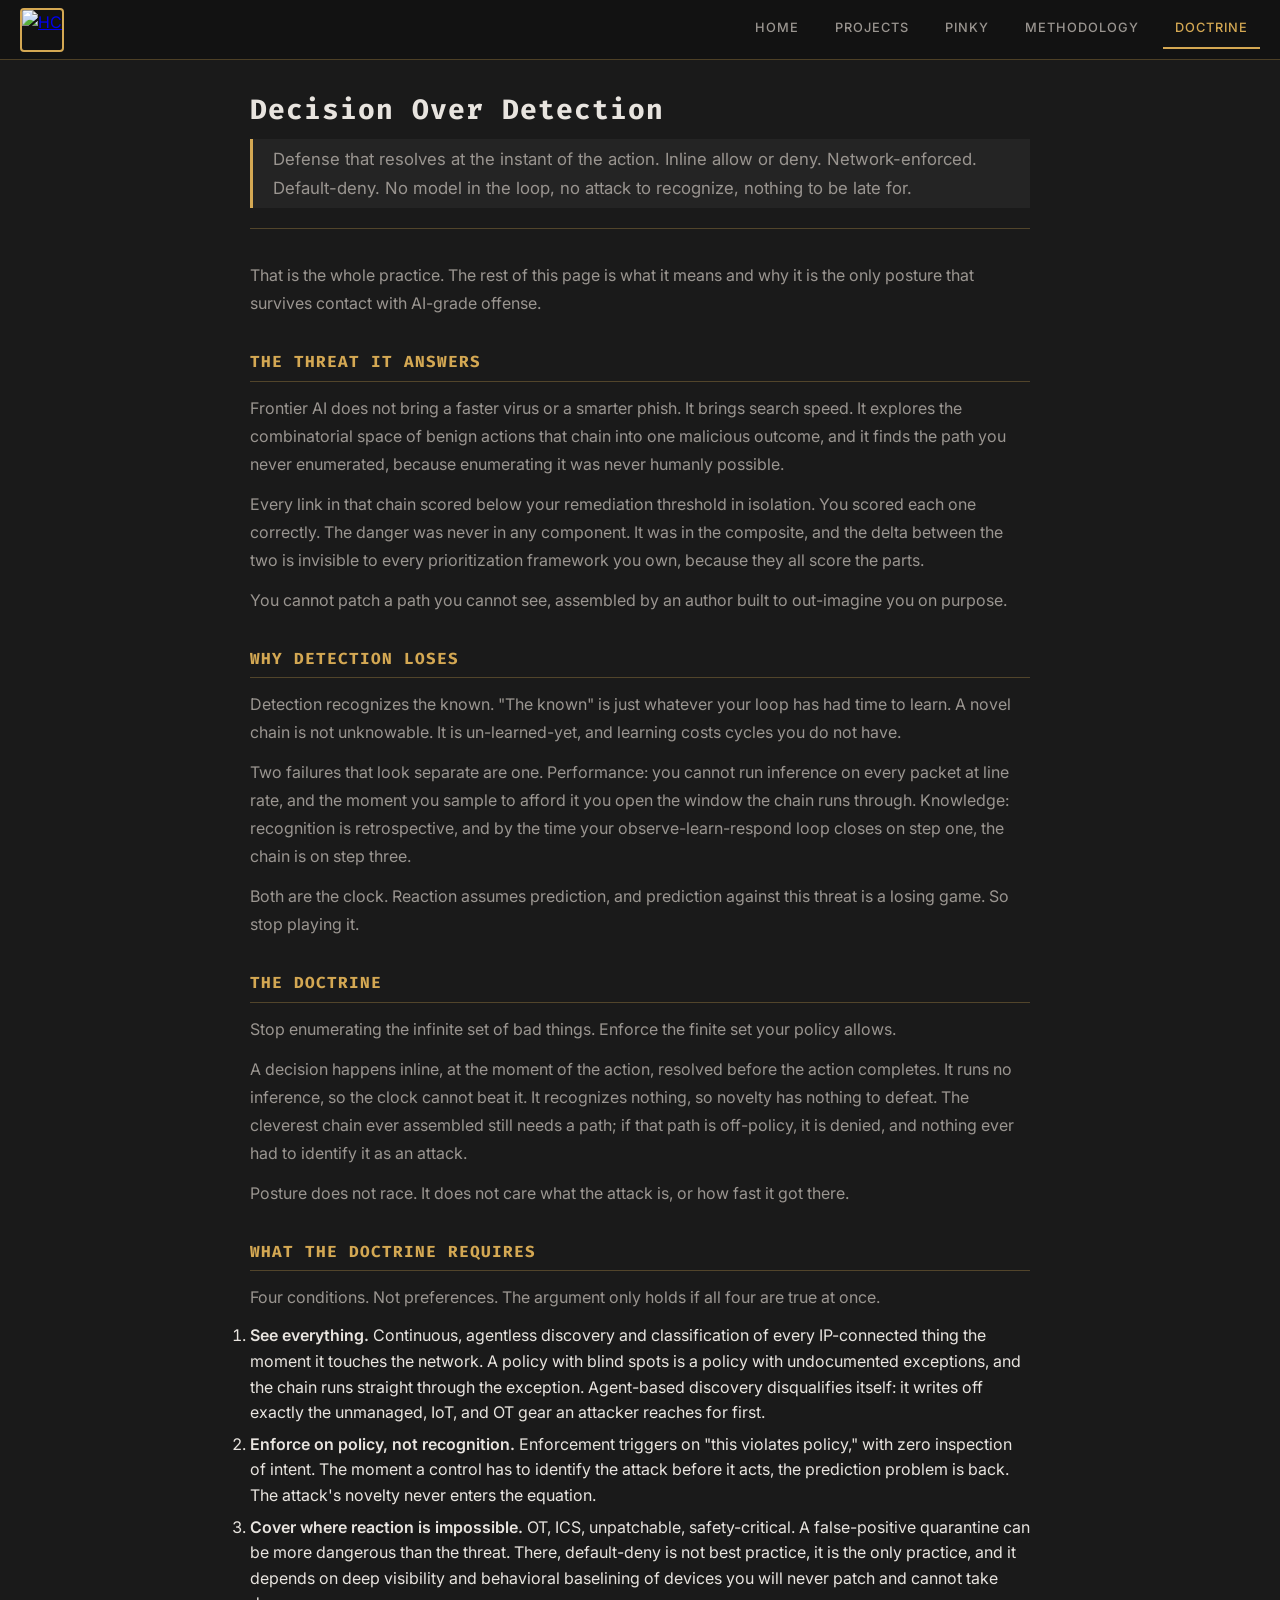
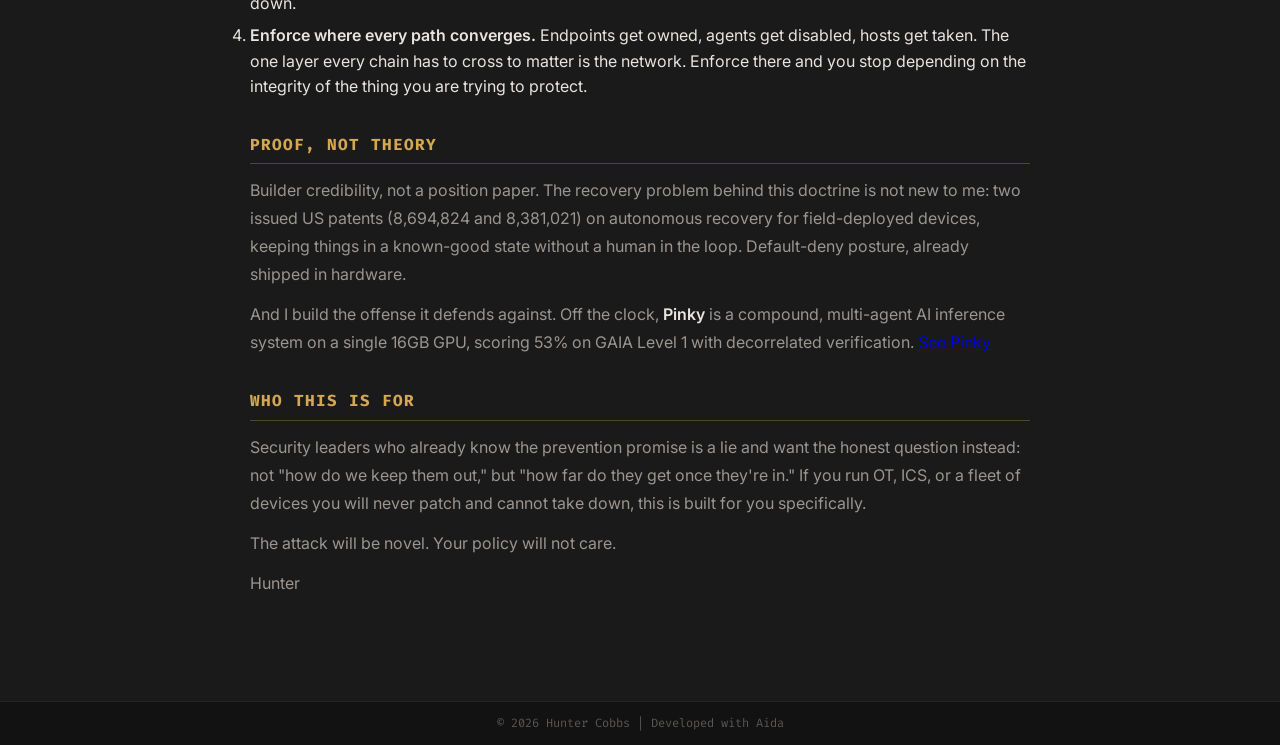
==== commit bc614ab3: "[LLM-ASSISTED] Remove em dashes from doctrine and Pinky pages Global no-em-dash voice constraint. 1 " ====
--- a/decision-over-detection.html
+++ b/decision-over-detection.html
@@ -70,7 +70,7 @@
 
             <section class="pinky-section">
                 <h2>Proof, not theory</h2>
-                <p>Builder credibility, not a position paper. The recovery problem behind this doctrine is not new to me: two issued US patents (8,694,824 and 8,381,021) on autonomous recovery for field-deployed devices &mdash; keeping things in a known-good state without a human in the loop. Default-deny posture, already shipped in hardware.</p>
+                <p>Builder credibility, not a position paper. The recovery problem behind this doctrine is not new to me: two issued US patents (8,694,824 and 8,381,021) on autonomous recovery for field-deployed devices, keeping things in a known-good state without a human in the loop. Default-deny posture, already shipped in hardware.</p>
                 <p>And I build the offense it defends against. Off the clock, <strong>Pinky</strong> is a compound, multi-agent AI inference system on a single 16GB GPU, scoring 53% on GAIA Level 1 with decorrelated verification. <a href="pinky.html">See Pinky</a></p>
             </section>
 
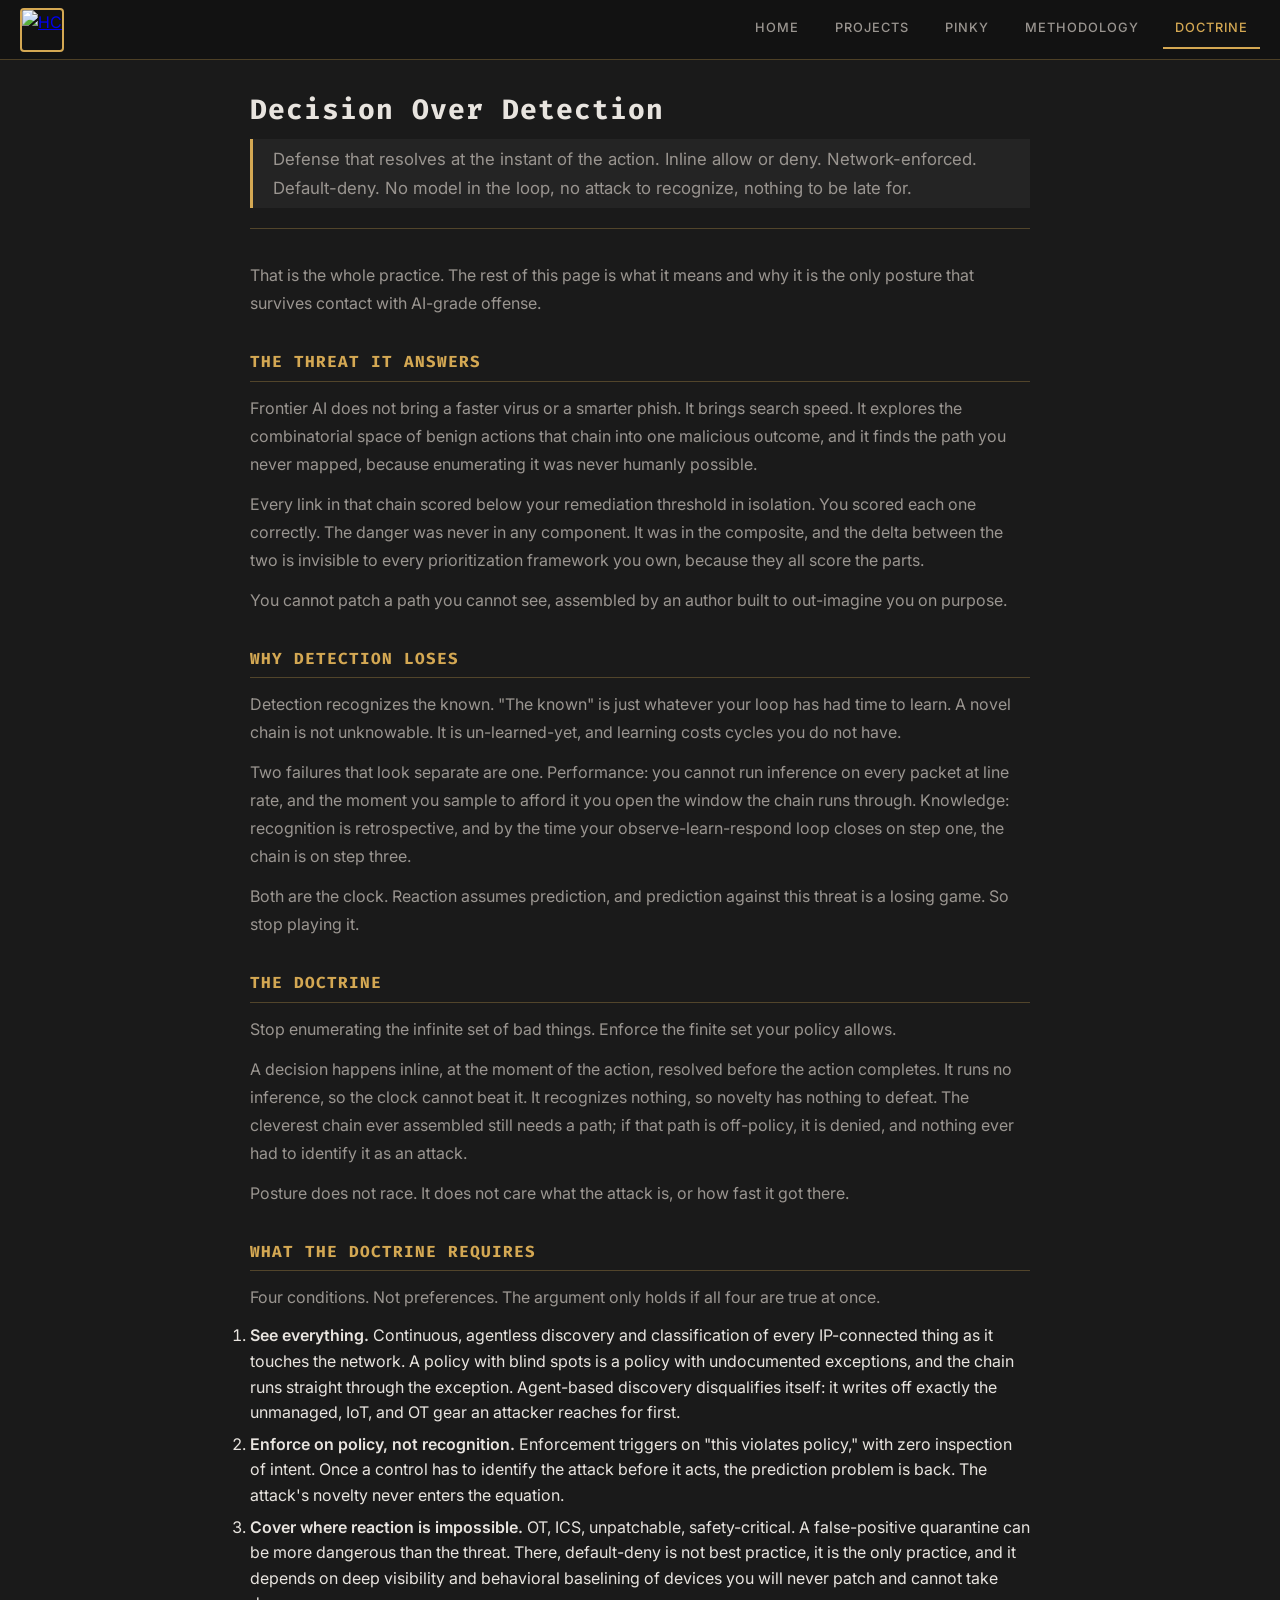
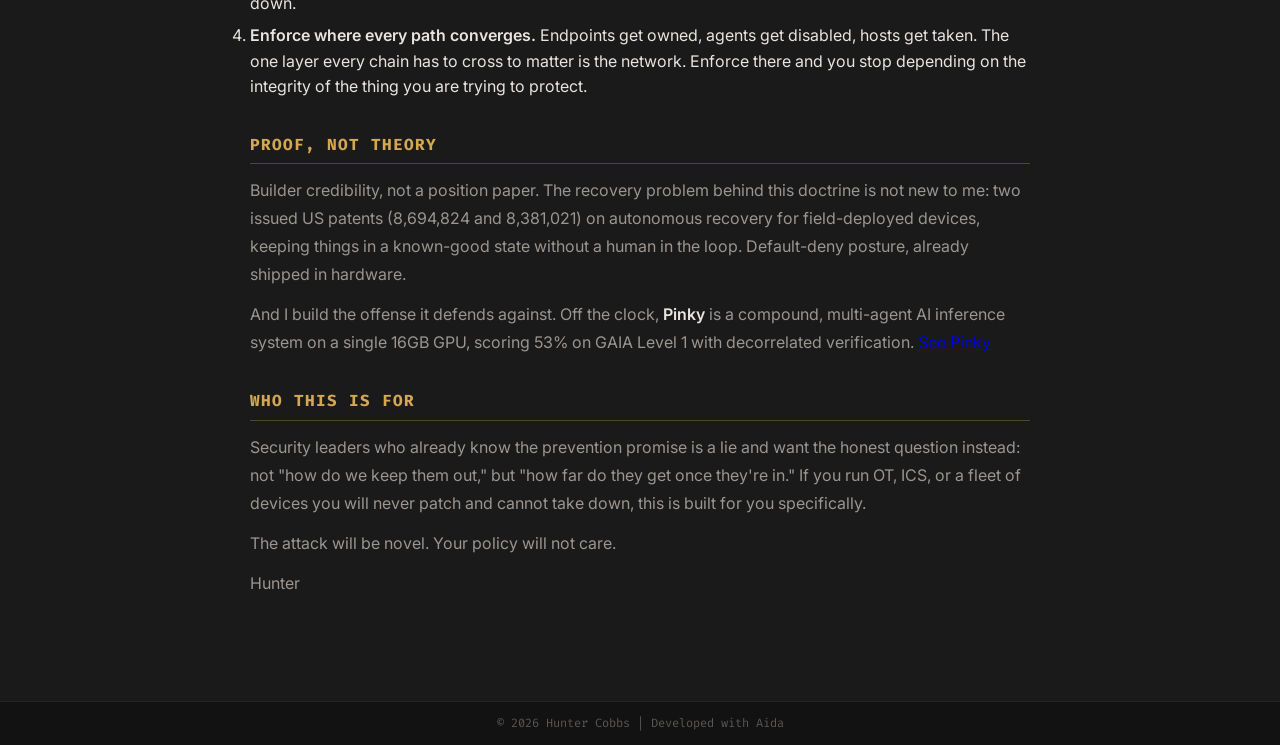
==== commit f9db32da: "[LLM-ASSISTED] Vary repeated phrasing on doctrine and Pinky pages Pinky: reword the conclusion so it" ====
--- a/decision-over-detection.html
+++ b/decision-over-detection.html
@@ -38,7 +38,7 @@
 
             <section class="pinky-section">
                 <h2>The threat it answers</h2>
-                <p>Frontier AI does not bring a faster virus or a smarter phish. It brings search speed. It explores the combinatorial space of benign actions that chain into one malicious outcome, and it finds the path you never enumerated, because enumerating it was never humanly possible.</p>
+                <p>Frontier AI does not bring a faster virus or a smarter phish. It brings search speed. It explores the combinatorial space of benign actions that chain into one malicious outcome, and it finds the path you never mapped, because enumerating it was never humanly possible.</p>
                 <p>Every link in that chain scored below your remediation threshold in isolation. You scored each one correctly. The danger was never in any component. It was in the composite, and the delta between the two is invisible to every prioritization framework you own, because they all score the parts.</p>
                 <p>You cannot patch a path you cannot see, assembled by an author built to out-imagine you on purpose.</p>
             </section>
@@ -61,8 +61,8 @@
                 <h2>What the doctrine requires</h2>
                 <p>Four conditions. Not preferences. The argument only holds if all four are true at once.</p>
                 <ol>
-                    <li><strong>See everything.</strong> Continuous, agentless discovery and classification of every IP-connected thing the moment it touches the network. A policy with blind spots is a policy with undocumented exceptions, and the chain runs straight through the exception. Agent-based discovery disqualifies itself: it writes off exactly the unmanaged, IoT, and OT gear an attacker reaches for first.</li>
-                    <li><strong>Enforce on policy, not recognition.</strong> Enforcement triggers on "this violates policy," with zero inspection of intent. The moment a control has to identify the attack before it acts, the prediction problem is back. The attack's novelty never enters the equation.</li>
+                    <li><strong>See everything.</strong> Continuous, agentless discovery and classification of every IP-connected thing as it touches the network. A policy with blind spots is a policy with undocumented exceptions, and the chain runs straight through the exception. Agent-based discovery disqualifies itself: it writes off exactly the unmanaged, IoT, and OT gear an attacker reaches for first.</li>
+                    <li><strong>Enforce on policy, not recognition.</strong> Enforcement triggers on "this violates policy," with zero inspection of intent. Once a control has to identify the attack before it acts, the prediction problem is back. The attack's novelty never enters the equation.</li>
                     <li><strong>Cover where reaction is impossible.</strong> OT, ICS, unpatchable, safety-critical. A false-positive quarantine can be more dangerous than the threat. There, default-deny is not best practice, it is the only practice, and it depends on deep visibility and behavioral baselining of devices you will never patch and cannot take down.</li>
                     <li><strong>Enforce where every path converges.</strong> Endpoints get owned, agents get disabled, hosts get taken. The one layer every chain has to cross to matter is the network. Enforce there and you stop depending on the integrity of the thing you are trying to protect.</li>
                 </ol>
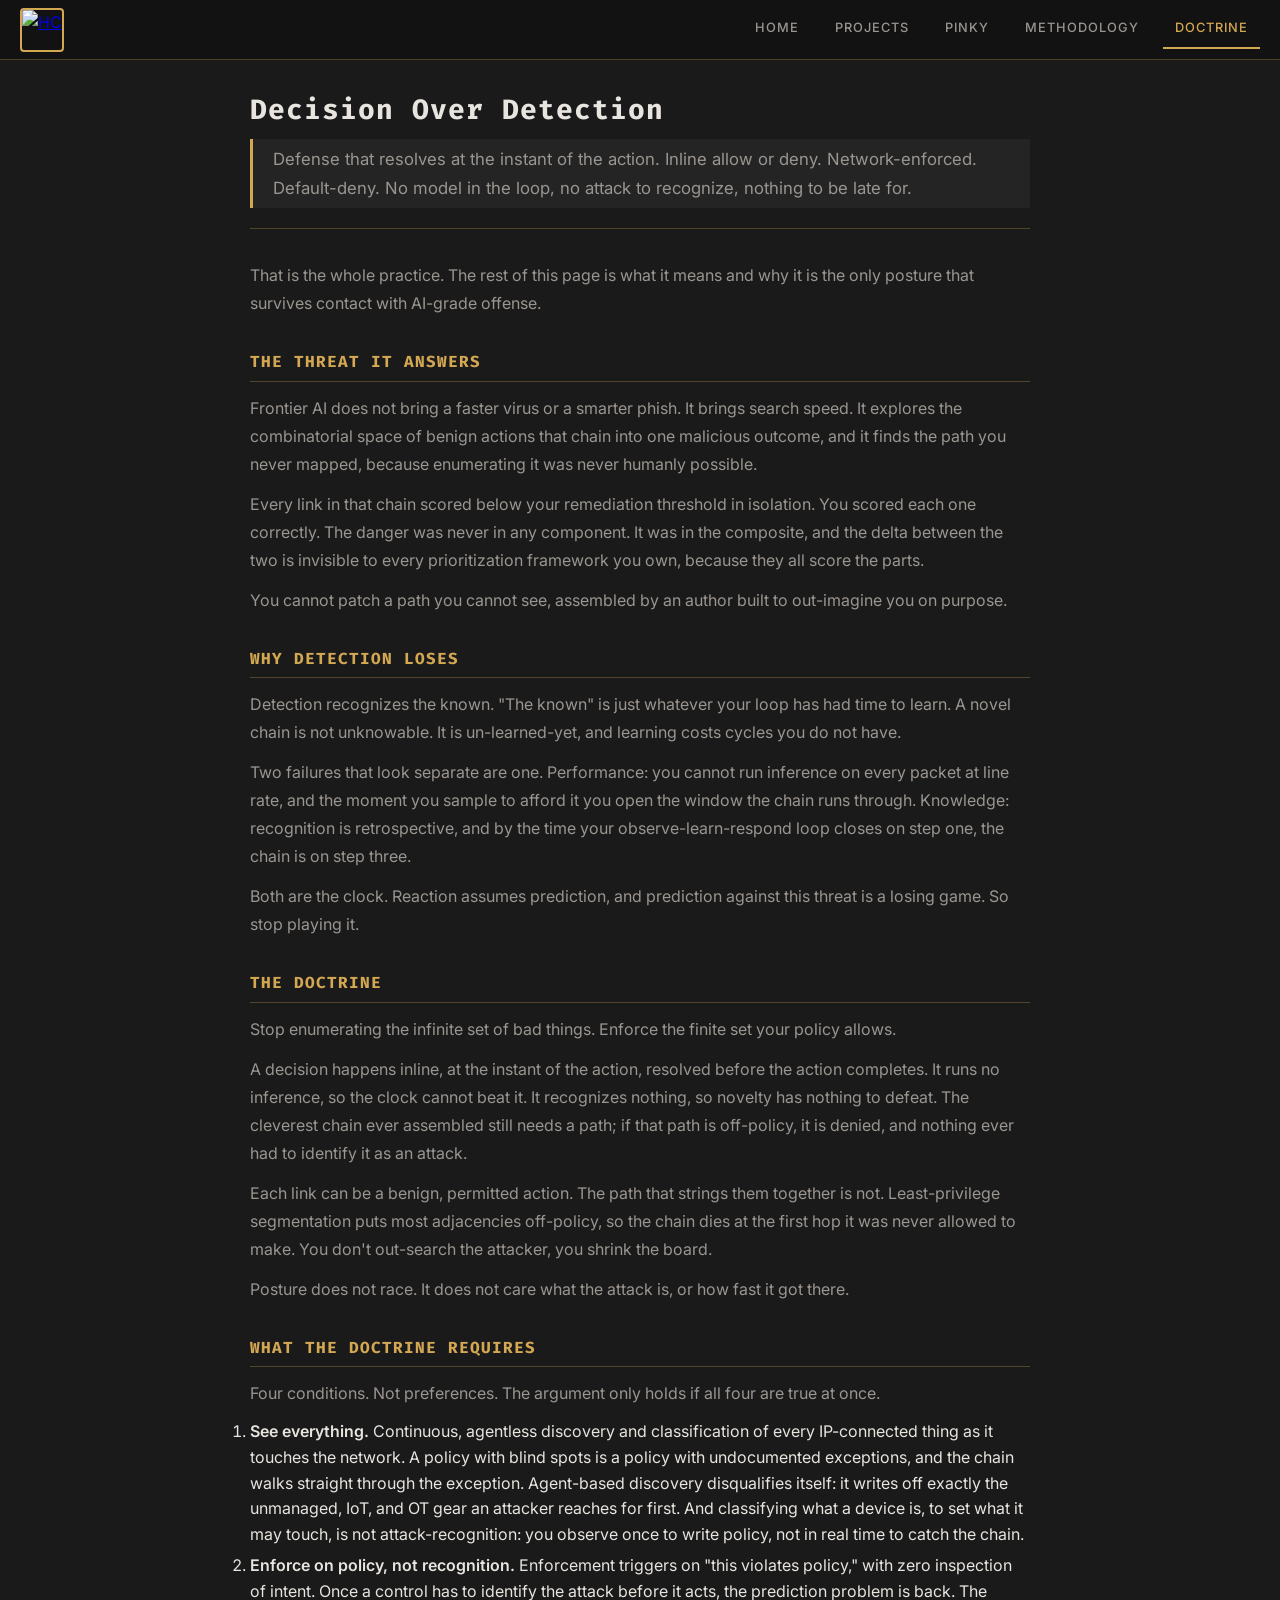
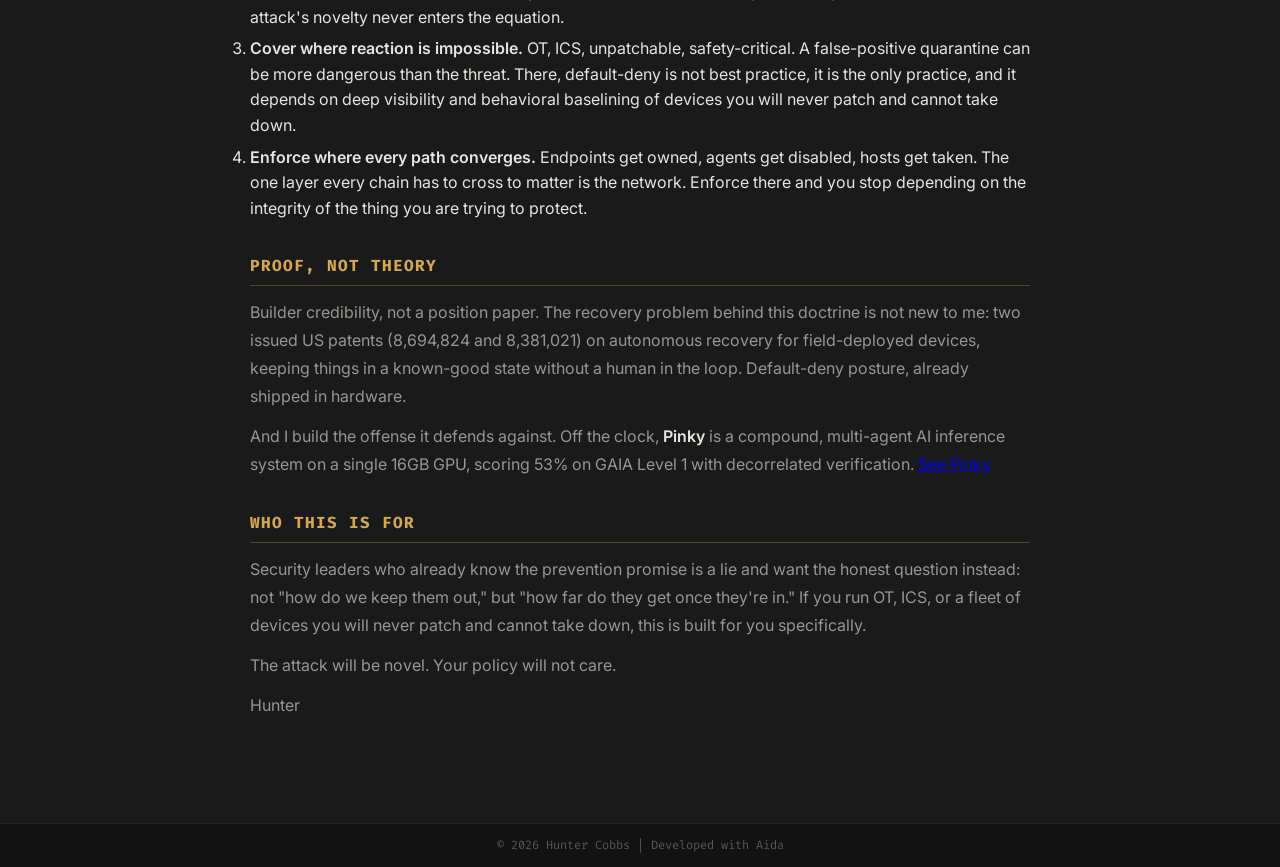
==== commit 7da6f992: "[LLM-ASSISTED] Harden doctrine page for the two top objections Port the article's hardening to the H" ====
--- a/decision-over-detection.html
+++ b/decision-over-detection.html
@@ -53,7 +53,8 @@
             <section class="pinky-section">
                 <h2>The doctrine</h2>
                 <p>Stop enumerating the infinite set of bad things. Enforce the finite set your policy allows.</p>
-                <p>A decision happens inline, at the moment of the action, resolved before the action completes. It runs no inference, so the clock cannot beat it. It recognizes nothing, so novelty has nothing to defeat. The cleverest chain ever assembled still needs a path; if that path is off-policy, it is denied, and nothing ever had to identify it as an attack.</p>
+                <p>A decision happens inline, at the instant of the action, resolved before the action completes. It runs no inference, so the clock cannot beat it. It recognizes nothing, so novelty has nothing to defeat. The cleverest chain ever assembled still needs a path; if that path is off-policy, it is denied, and nothing ever had to identify it as an attack.</p>
+                <p>Each link can be a benign, permitted action. The path that strings them together is not. Least-privilege segmentation puts most adjacencies off-policy, so the chain dies at the first hop it was never allowed to make. You don't out-search the attacker, you shrink the board.</p>
                 <p>Posture does not race. It does not care what the attack is, or how fast it got there.</p>
             </section>
 
@@ -61,7 +62,7 @@
                 <h2>What the doctrine requires</h2>
                 <p>Four conditions. Not preferences. The argument only holds if all four are true at once.</p>
                 <ol>
-                    <li><strong>See everything.</strong> Continuous, agentless discovery and classification of every IP-connected thing as it touches the network. A policy with blind spots is a policy with undocumented exceptions, and the chain runs straight through the exception. Agent-based discovery disqualifies itself: it writes off exactly the unmanaged, IoT, and OT gear an attacker reaches for first.</li>
+                    <li><strong>See everything.</strong> Continuous, agentless discovery and classification of every IP-connected thing as it touches the network. A policy with blind spots is a policy with undocumented exceptions, and the chain walks straight through the exception. Agent-based discovery disqualifies itself: it writes off exactly the unmanaged, IoT, and OT gear an attacker reaches for first. And classifying what a device is, to set what it may touch, is not attack-recognition: you observe once to write policy, not in real time to catch the chain.</li>
                     <li><strong>Enforce on policy, not recognition.</strong> Enforcement triggers on "this violates policy," with zero inspection of intent. Once a control has to identify the attack before it acts, the prediction problem is back. The attack's novelty never enters the equation.</li>
                     <li><strong>Cover where reaction is impossible.</strong> OT, ICS, unpatchable, safety-critical. A false-positive quarantine can be more dangerous than the threat. There, default-deny is not best practice, it is the only practice, and it depends on deep visibility and behavioral baselining of devices you will never patch and cannot take down.</li>
                     <li><strong>Enforce where every path converges.</strong> Endpoints get owned, agents get disabled, hosts get taken. The one layer every chain has to cross to matter is the network. Enforce there and you stop depending on the integrity of the thing you are trying to protect.</li>
